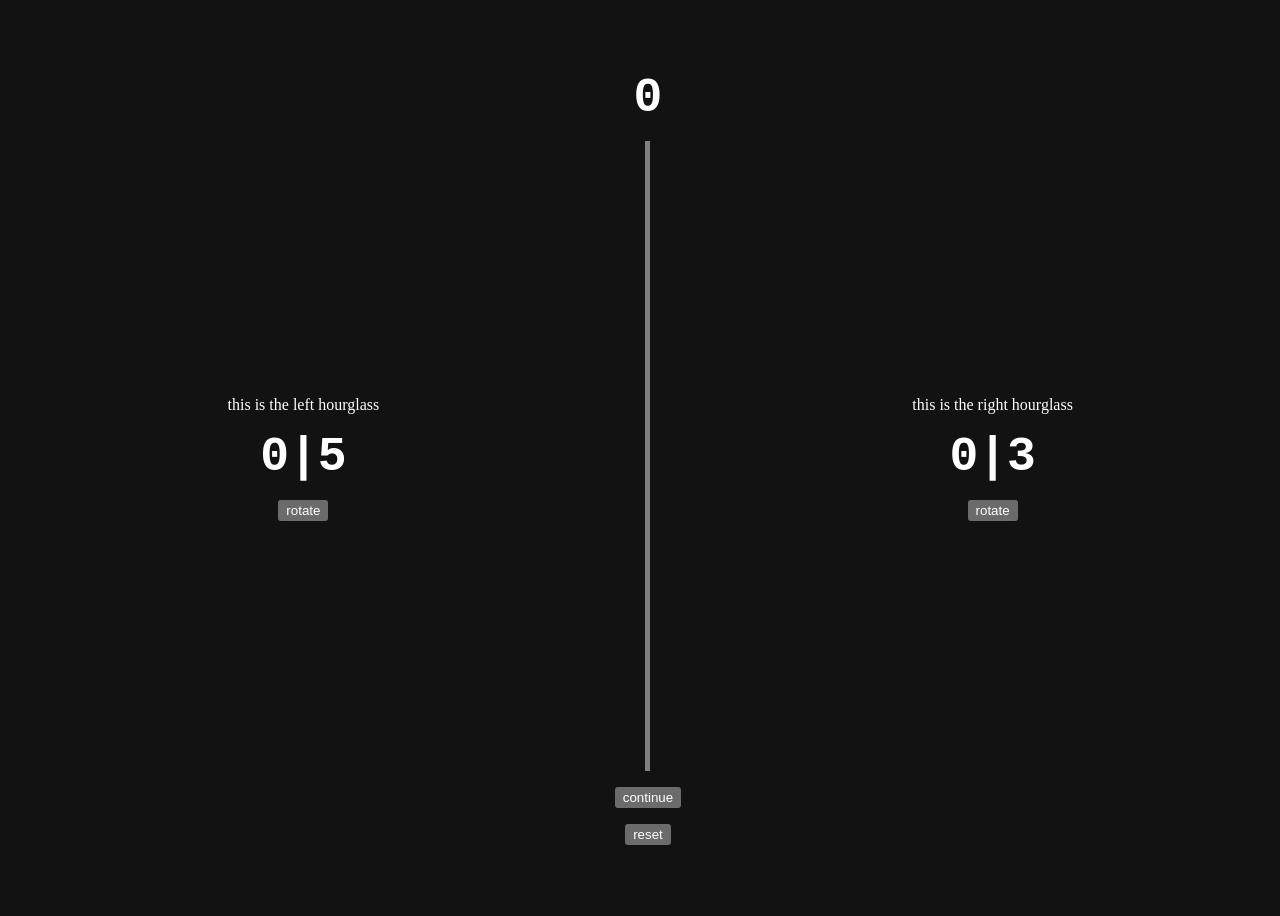
==== index.html @ c0768b20 "init and also almost finished (the functionality)" ====
<!doctype html>
<html lang="en">
  <head>
    <meta charset="UTF-8" />
    <meta name="viewport" content="width=device-width, initial-scale=1.0" />
    <title>Tow Hourglass Problem</title>
    <link rel="stylesheet" href="style.css" />
  </head>
  <body>
    <div class="center" id="main-body">
      <div class="content-container center" id="left-content">
        <div class="center hourglass-container">
          <div class="hourglass" id="left-hourglass">
            this is the left hourglass
          </div>
        </div>

        <div class="time-display" id="left-display">time</div>

        <button class="rotator" id="rotate-left" type="button">rotate</button>
      </div>

      <div class="center separator">
        <div class="time-display" id="recorded-time">0</div>
        <div class="separation"></div>
        <button type="button" id="continue">continue</button>
        <button type="button" id="reset">reset</button>
      </div>

      <div class="content-container center" id="right-content">
        <div class="center hourglass-container">
          <div class="hourglass" id="right-hourglass">
            this is the right hourglass
          </div>
        </div>

        <div class="time-display" id="right-display">time</div>

        <button class="rotator" id="rotate-right" type="button">rotate</button>
      </div>
    </div>

    <script src="app.js"></script>
  </body>
</html>
---- style.css ----
html {
  color-scheme: dark;
}

.center {
  display: flex;
  align-items: center;
  justify-content: center;
}

#main-body {
  flex-direction: row;
  height: 100vh;
  width: 100vw;
  gap: 1rem;
}

.content-container {
  flex-direction: column;
  gap: 1rem;
  height: 100%;
  width: 100%;
}

.separator {
  gap: 1rem;
  height: 100%;
  flex-direction: column;
}

.separation {
  width: 5px;
  height: 70%;
  background-color: gray;
}

.time-display {
  font-size: 3rem;
  font-weight: bold;
  font-family: monospace;
}
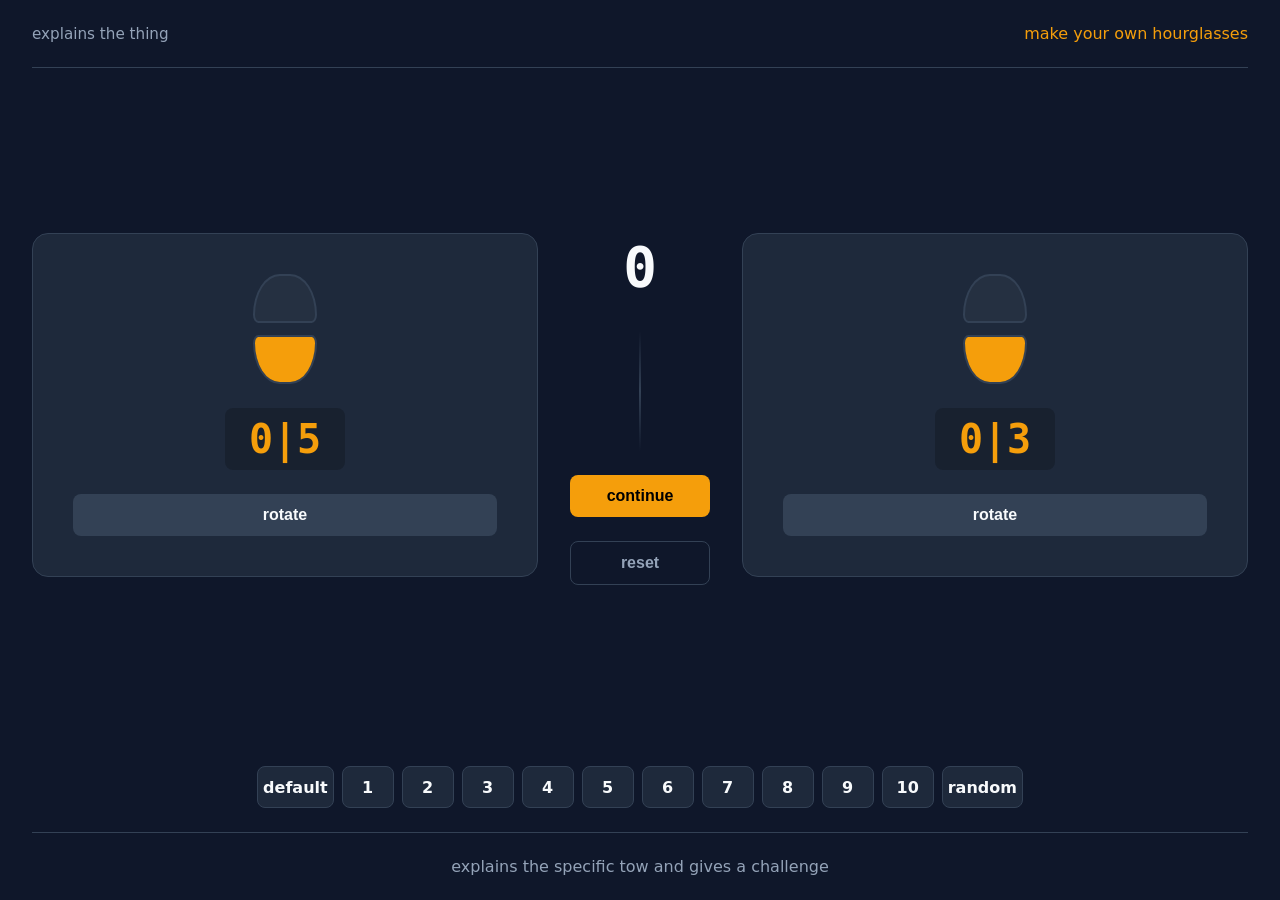
==== commit 430ce2e0: "almost done; did a bit of restructuring; added everything? almost everything; got design from gemini" ====
--- a/index.html
+++ b/index.html
@@ -7,11 +7,20 @@
     <link rel="stylesheet" href="style.css" />
   </head>
   <body>
+    <header>
+      <span class="explanation">explains the thing</span>
+      <span>
+        <a href="./creative">make your own hourglasses</a>
+      </span>
+    </header>
+
     <div class="center" id="main-body">
       <div class="content-container center" id="left-content">
         <div class="center hourglass-container">
           <div class="hourglass" id="left-hourglass">
-            this is the left hourglass
+            <div class="top-bulb"><div class="sand"></div></div>
+            <div class="stream"></div>
+            <div class="bottom-bulb"><div class="sand"></div></div>
           </div>
         </div>
 
@@ -24,13 +33,16 @@
         <div class="time-display" id="recorded-time">0</div>
         <div class="separation"></div>
         <button type="button" id="continue">continue</button>
+        <button type="button" id="skip" hidden>skip</button>
         <button type="button" id="reset">reset</button>
       </div>
 
       <div class="content-container center" id="right-content">
         <div class="center hourglass-container">
           <div class="hourglass" id="right-hourglass">
-            this is the right hourglass
+            <div class="top-bulb"><div class="sand"></div></div>
+            <div class="stream"></div>
+            <div class="bottom-bulb"><div class="sand"></div></div>
           </div>
         </div>
 
@@ -40,6 +52,25 @@
       </div>
     </div>
 
-    <script src="app.js"></script>
+    <div class="level-selector">
+      <a href="#default">default</a>
+      <a href="#1">1</a>
+      <a href="#2">2</a>
+      <a href="#3">3</a>
+      <a href="#4">4</a>
+      <a href="#5">5</a>
+      <a href="#6">6</a>
+      <a href="#7">7</a>
+      <a href="#8">8</a>
+      <a href="#9">9</a>
+      <a href="#10">10</a>
+      <a href="#random">random</a>
+    </div>
+
+    <div class="bottom-explanation">
+      <span>explains the specific tow and gives a challenge</span>
+    </div>
+
+    <script type="module" src="app.js"></script>
   </body>
 </html>
--- a/style.css
+++ b/style.css
@@ -1,5 +1,33 @@
+/*!!! the following code is generated by Google Gemini !!!*/
+/*** I did some initial styles (see first commit) but most are from gemini ***/
+
+:root {
+  --bg-color: #0f172a;
+  --card-bg: #1e293b;
+  --border-color: #334155;
+  --text-main: #f8fafc;
+  --text-muted: #94a3b8;
+  --accent-color: #f59e0b;
+  --accent-glow: rgba(245, 158, 11, 0.2);
+}
+
 html {
   color-scheme: dark;
+  font-family:
+    system-ui,
+    -apple-system,
+    sans-serif;
+  background-color: var(--bg-color);
+  color: var(--text-main);
+}
+
+body {
+  display: flex;
+  flex-direction: column;
+  min-height: 100vh;
+  margin: 0;
+  padding: 0 2rem;
+  box-sizing: border-box;
 }
 
 .center {
@@ -8,34 +36,297 @@
   justify-content: center;
 }
 
+header {
+  display: flex;
+  flex-direction: row;
+  justify-content: space-between;
+  align-items: center;
+  padding: 1.5rem 0;
+  border-bottom: 1px solid var(--border-color);
+}
+
+.explanation {
+  width: 45%;
+  color: var(--text-muted);
+  font-size: 0.95rem;
+}
+
+header a {
+  color: var(--accent-color);
+  text-decoration: none;
+  font-weight: 500;
+}
+
 #main-body {
+  display: flex;
   flex-direction: row;
-  height: 100vh;
-  width: 100vw;
-  gap: 1rem;
+  flex: 1;
+  gap: 2rem;
+  padding: 2rem 0;
 }
 
 .content-container {
   flex-direction: column;
-  gap: 1rem;
+  gap: 1.5rem;
+  background-color: var(--card-bg);
+  padding: 2.5rem;
+  border-radius: 16px;
+  border: 1px solid var(--border-color);
+  flex: 1;
+}
+
+.separator {
+  gap: 1.5rem;
+  flex-direction: column;
+  min-width: 140px;
+}
+
+.separation {
+  width: 2px;
+  height: 120px;
+  background: linear-gradient(
+    to bottom,
+    transparent,
+    var(--border-color),
+    transparent
+  );
+}
+
+.time-display {
+  font-size: 2.5rem;
+  font-weight: 700;
+  font-family: monospace;
+  color: var(--accent-color);
+  background: rgba(0, 0, 0, 0.2);
+  padding: 0.5rem 1.5rem;
+  border-radius: 8px;
+}
+
+#recorded-time {
+  font-size: 3.5rem;
+  color: var(--text-main);
+  background: transparent;
+}
+
+button {
+  background-color: #334155;
+  color: var(--text-main);
+  border: none;
+  padding: 0.75rem 1.5rem;
+  font-size: 1rem;
+  font-weight: 600;
+  border-radius: 8px;
+  cursor: pointer;
+  width: 100%;
+  transition: background-color 0.2s;
+}
+
+button:hover {
+  background-color: #475569;
+}
+#continue {
+  background-color: var(--accent-color);
+  color: #000;
+}
+#continue:hover {
+  background-color: #fbbf24;
+}
+#reset {
+  background-color: transparent;
+  border: 1px solid var(--border-color);
+  color: var(--text-muted);
+}
+#reset:hover {
+  color: #ef4444;
+  background: rgba(239, 68, 68, 0.1);
+}
+
+/* LEVEL SELECTOR */
+.level-selector {
+  display: flex;
+  justify-content: center;
+  gap: 0.5rem;
+  padding: 1.5rem 0;
+  flex-wrap: wrap;
+}
+
+.level-selector a {
+  display: inline-flex;
+  align-items: center;
+  justify-content: center;
+  min-width: 40px;
+  height: 40px;
+  background-color: var(--card-bg);
+  border: 1px solid var(--border-color);
+  color: var(--text-main);
+  text-decoration: none;
+  border-radius: 8px;
+  font-weight: 600;
+  transition: all 0.2s;
+  padding: 0 5px;
+}
+
+.level-selector a:hover {
+  border-color: var(--accent-color);
+  color: var(--accent-color);
+  transform: translateY(-2px);
+}
+
+.bottom-explanation {
+  padding: 1.5rem 0;
+  text-align: center;
+  color: var(--text-muted);
+  border-top: 1px solid var(--border-color);
+}
+
+/* ADVANCED ANIMATED HOURGLASS ARCHITECTURE */
+.hourglass {
+  position: relative;
+  width: 70px;
+  height: 110px;
+  display: flex;
+  flex-direction: column;
+  align-items: center;
+  justify-content: space-between;
+  transition: transform 0.6s cubic-bezier(0.4, 0, 0.2, 1);
+}
+
+.hourglass.rotate {
+  transform: rotate(180deg);
+}
+
+.top-bulb,
+.bottom-bulb {
+  position: relative;
+  width: 60px;
+  height: 48px;
+  background-color: rgba(255, 255, 255, 0.03);
+  border: 2px solid var(--border-color);
+  overflow: hidden;
+}
+
+.top-bulb {
+  border-radius: 50% 50% 10% 10% / 100% 100% 20% 20%;
+}
+
+.bottom-bulb {
+  border-radius: 10% 10% 50% 50% / 20% 20% 100% 100%;
+}
+
+/* Sand Pool Layout Mechanics */
+.hourglass .sand {
+  position: absolute;
+  left: 0;
+  width: 100%;
+  background-color: var(--accent-color);
+  box-shadow: 0 0 8px var(--accent-glow);
+  transition: height 0.4s linear;
+}
+
+/* Default state: sand empty and at the bottom boundary */
+.top-bulb .sand,
+.bottom-bulb .sand {
+  bottom: 0;
+  top: auto;
+  height: 0%;
+}
+
+/* --- Fixed Static Running Profiles --- */
+
+/* Normal running orientation (Not rotated) */
+.hourglass:not(.rotate).running .top-bulb .sand {
+  bottom: 0;
+  top: auto;
+  height: 50%;
+}
+.hourglass:not(.rotate).running .bottom-bulb .sand {
+  bottom: 0;
+  top: auto;
+  height: 35%;
+}
+
+/* Rotated running orientation (Flipped 180 degrees) */
+.hourglass.rotate.running .top-bulb .sand {
+  bottom: auto;
+  top: 0; /* Anchors the sand to the visual lower half of the flipped bulb */
+  height: 35%;
+}
+.hourglass.rotate.running .bottom-bulb .sand {
+  bottom: auto;
+  top: 0; /* Anchors the sand to the visual lower half of the flipped bulb */
+  height: 50%;
+}
+
+/* --- Seamless Connecting Stream Column --- */
+.stream {
+  width: 4px;
+  height: 18px; /* Fixed height matching the physical gap */
+  margin: -2px 0;
+  background-color: transparent;
+  position: relative; /* Allows the pseudo-element child to position relative to it */
+  z-index: 2;
+}
+
+/* Base stream activation when running */
+.hourglass.running .stream {
+  background-color: var(--accent-color);
+  box-shadow: 0 0 4px var(--accent-glow);
+}
+
+/* The Extension: Pierces into the bottom bulb pool */
+.hourglass.running .stream::after {
+  content: "";
+  position: absolute;
+  left: 0;
+  width: 100%;
+  background-color: var(--accent-color);
+  box-shadow: 0 4px 6px var(--accent-glow);
+  transition: all 0.2s ease;
+}
+
+/* Default Orientation (Not Rotated): Extend downwards into the bottom-bulb */
+.hourglass:not(.rotate).running .stream::after {
+  top: 100%;
+  bottom: auto;
+  height: 30px; /* Adjust this value to control how deep it digs into the pool */
+}
+
+/* Rotated Orientation: Extend upwards relative to the DOM (which is visually downwards) */
+.hourglass.rotate.running .stream::after {
+  bottom: 100%;
+  top: auto;
+  height: 30px; /* Adjust this value to control how deep it digs into the pool */
+}
+
+/* --- Fix for Full Capacity Paused States --- */
+
+/* Normal orientation behavior */
+.hourglass:not(.rotate).sand-above .top-bulb .sand {
   height: 100%;
-  width: 100%;
-}
-
-.separator {
-  gap: 1rem;
+  bottom: 0;
+  top: auto;
+}
+.hourglass:not(.rotate).sand-below .bottom-bulb .sand {
   height: 100%;
-  flex-direction: column;
-}
-
-.separation {
-  width: 5px;
-  height: 70%;
-  background-color: gray;
-}
-
-.time-display {
-  font-size: 3rem;
-  font-weight: bold;
-  font-family: monospace;
-}
+  bottom: 0;
+  top: auto;
+}
+
+/* Upside-down orientation behavior (.rotate is active) */
+.hourglass.rotate.sand-above .bottom-bulb .sand {
+  height: 100%;
+  bottom: auto;
+  top: 0;
+}
+.hourglass.rotate.sand-above .top-bulb .sand {
+  height: 0%;
+}
+
+.hourglass.rotate.sand-below .top-bulb .sand {
+  height: 100%;
+  bottom: auto;
+  top: 0;
+}
+.hourglass.rotate.sand-below .bottom-bulb .sand {
+  height: 0%;
+}
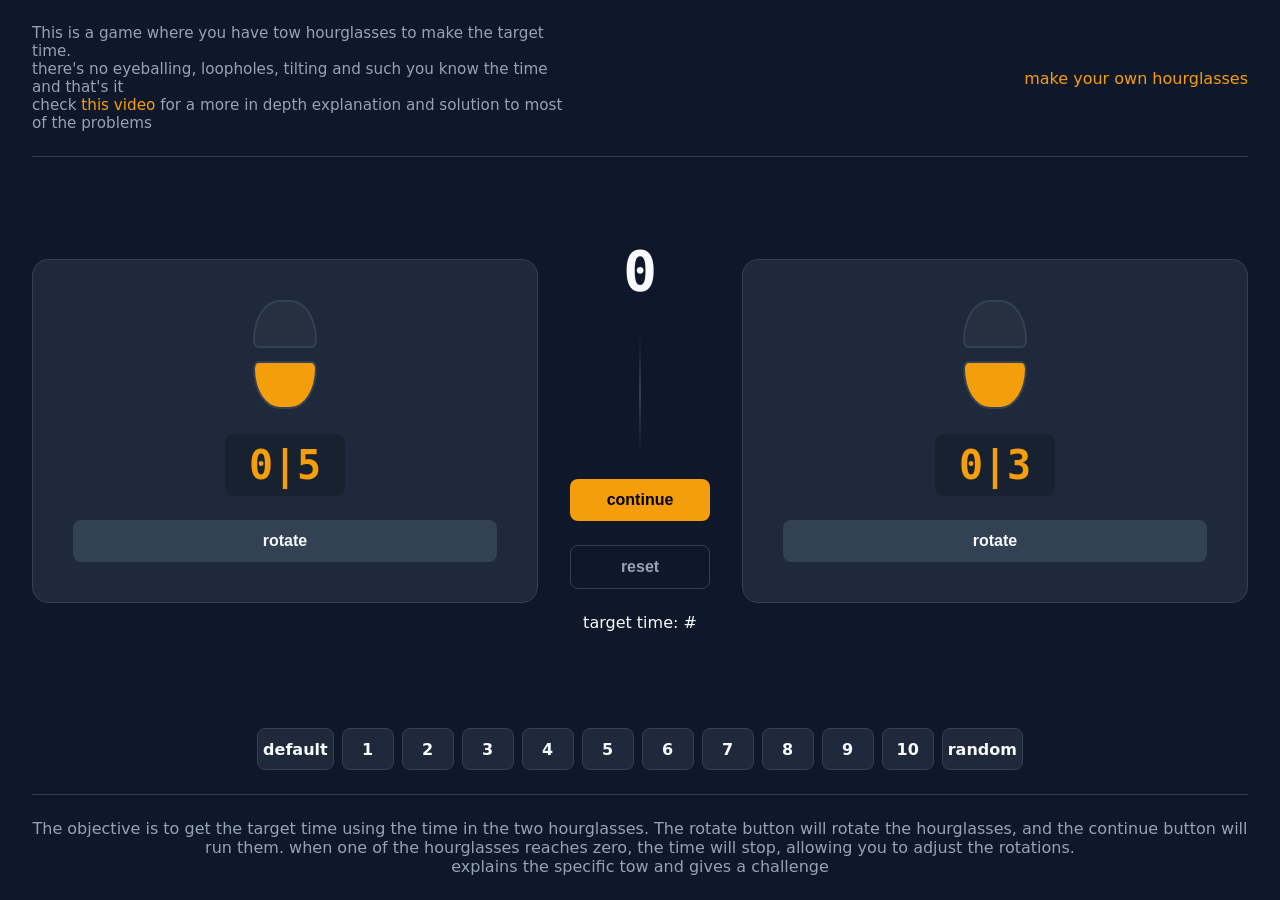
==== commit d4d9906f: "finished; maybe a few bugs" ====
--- a/index.html
+++ b/index.html
@@ -4,11 +4,22 @@
     <meta charset="UTF-8" />
     <meta name="viewport" content="width=device-width, initial-scale=1.0" />
     <title>Tow Hourglass Problem</title>
+    <link rel="shortcut icon" href="hourglass.png" type="image/x-icon" />
     <link rel="stylesheet" href="style.css" />
   </head>
   <body>
     <header>
-      <span class="explanation">explains the thing</span>
+      <span class="explanation">
+        This is a game where you have tow hourglasses to make the target time.
+        <br />
+        there's no eyeballing, loopholes, tilting and such you know the time and
+        that's it <br />
+        check
+        <a href="https://youtu.be/mPxUMwmG_wU?si=H3JGbMHpTj1lqxwe"
+          >this video</a
+        >
+        for a more in depth explanation and solution to most of the problems
+      </span>
       <span>
         <a href="./creative">make your own hourglasses</a>
       </span>
@@ -35,6 +46,7 @@
         <button type="button" id="continue">continue</button>
         <button type="button" id="skip" hidden>skip</button>
         <button type="button" id="reset">reset</button>
+        <span>target time: <span id="target-time">#</span></span>
       </div>
 
       <div class="content-container center" id="right-content">
@@ -68,6 +80,11 @@
     </div>
 
     <div class="bottom-explanation">
+      The objective is to get the target time using the time in the two
+      hourglasses. The rotate button will rotate the hourglasses, and the
+      continue button will run them. when one of the hourglasses reaches zero,
+      the time will stop, allowing you to adjust the rotations.
+      <br />
       <span>explains the specific tow and gives a challenge</span>
     </div>
 
